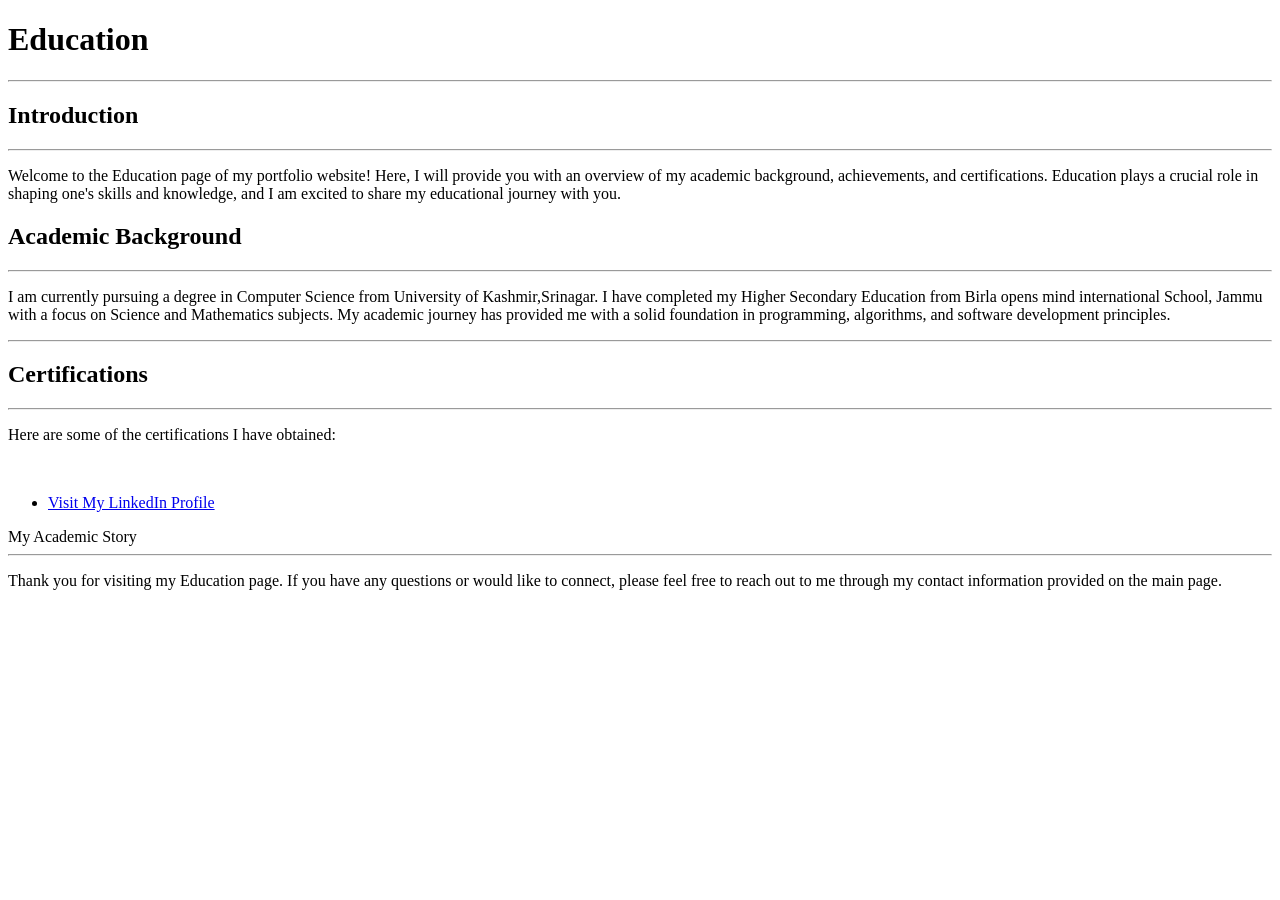
==== Education.html @ b47ef12b "initial portfolio website" ====
<!DOCTYPE html>
<html lang="en">
<head>
    <meta charset="UTF-8">
    <meta name="viewport" content="width=device-width, initial-scale=1.0">
    <title>Document</title>
</head>
<body>
   <header>
        <h1>Education</h1>
   </header>
    <hr>
    <main>
        <h2>Introduction</h2>
        <hr>
        <p>Welcome to the Education page of my portfolio website! Here, I will provide you with an overview of my academic background, achievements, and certifications. Education plays a crucial role in shaping one's skills and knowledge, and I am excited to share my educational journey with you.</p>
    <section><h2>Academic Background</h2>
    <hr>
        <p>I am currently pursuing a degree in Computer Science from University of Kashmir,Srinagar. I have completed my Higher Secondary Education from Birla opens mind international School, Jammu with a focus on Science and Mathematics subjects. My academic journey has provided me with a solid foundation in programming, algorithms, and software development principles.</p>
    </section>
    <hr>
    <section>
        <h2>Certifications</h2>
        <hr>
        <p> Here are some of the certifications I have obtained:</p>
        <br/>
        </section>
    <section>
    <ul>
        <li><a href="https://www.linkedin.com/in/falak-ul-mehfooz-cf3204/">Visit My LinkedIn Profile</a></li>
    </ul>
</section>
<article>My Academic Story</article>
    </main>
<footer>
    <hr>
    <p>Thank you for visiting my Education page. If you have any questions or would like to connect, please feel free to reach out to me through my contact information provided on the main page.</p>
</footer>
</body>
</html>
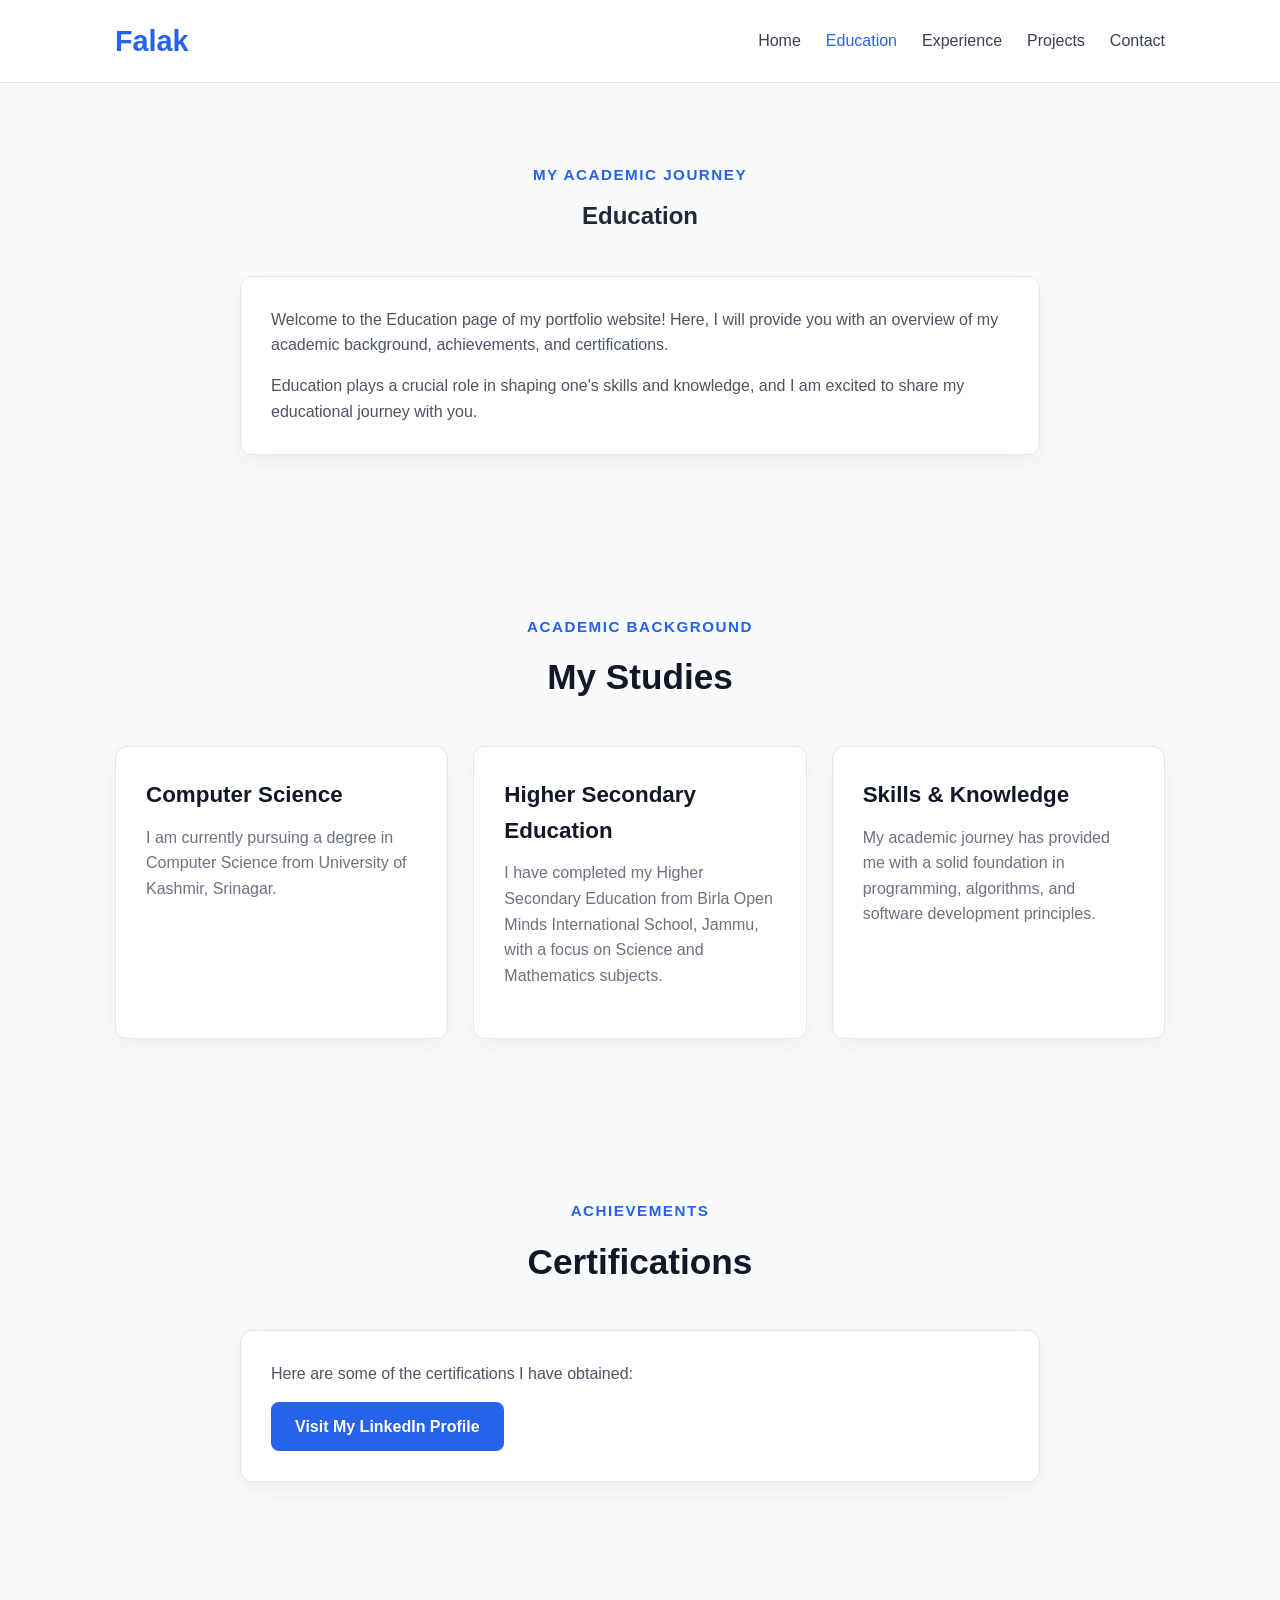
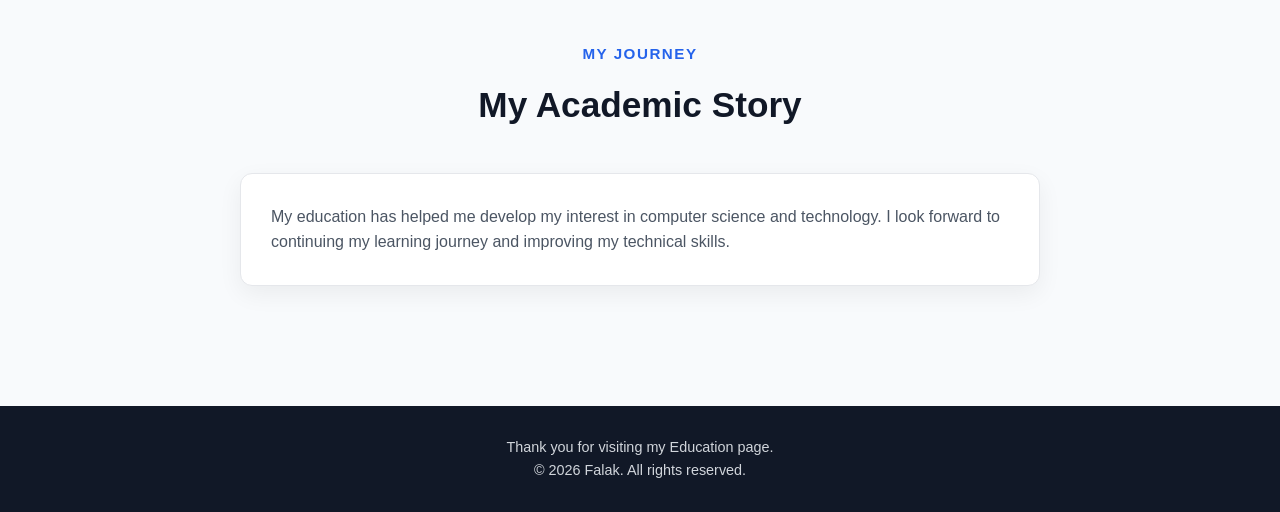
==== commit 3890294a: "complete week 2 CSSportfolio" ====
--- a/Education.html
+++ b/Education.html
@@ -1,40 +1,198 @@
 <!DOCTYPE html>
 <html lang="en">
+
 <head>
     <meta charset="UTF-8">
     <meta name="viewport" content="width=device-width, initial-scale=1.0">
-    <title>Document</title>
+
+    <title>Falak | Education</title>
+
+    <link rel="stylesheet" href="style.css">
 </head>
+
 <body>
-   <header>
-        <h1>Education</h1>
-   </header>
-    <hr>
+
+    <!-- Navigation -->
+    <header class="site-header">
+
+        <nav class="navbar">
+
+            <a href="index.html" class="logo">
+                Falak
+            </a>
+
+            <ul class="nav-links">
+                <li><a href="index.html">Home</a></li>
+                <li><a href="Education.html" class="active">Education</a></li>
+                <li><a href="Experience.html">Experience</a></li>
+                <li><a href="Projects.html">Projects</a></li>
+                <li><a href="Login Form.html">Contact</a></li>
+            </ul>
+
+        </nav>
+
+    </header>
+
+
+    <!-- Main Content -->
     <main>
-        <h2>Introduction</h2>
-        <hr>
-        <p>Welcome to the Education page of my portfolio website! Here, I will provide you with an overview of my academic background, achievements, and certifications. Education plays a crucial role in shaping one's skills and knowledge, and I am excited to share my educational journey with you.</p>
-    <section><h2>Academic Background</h2>
-    <hr>
-        <p>I am currently pursuing a degree in Computer Science from University of Kashmir,Srinagar. I have completed my Higher Secondary Education from Birla opens mind international School, Jammu with a focus on Science and Mathematics subjects. My academic journey has provided me with a solid foundation in programming, algorithms, and software development principles.</p>
-    </section>
-    <hr>
-    <section>
-        <h2>Certifications</h2>
-        <hr>
-        <p> Here are some of the certifications I have obtained:</p>
-        <br/>
+
+        <!-- Page Introduction -->
+        <section class="section">
+
+            <div class="section-heading">
+
+                <p class="subtitle">My academic journey</p>
+
+                <h1>Education</h1>
+
+            </div>
+
+            <div class="about-card">
+
+                <p>
+                    Welcome to the Education page of my portfolio website!
+                    Here, I will provide you with an overview of my academic
+                    background, achievements, and certifications.
+                </p>
+
+                <p>
+                    Education plays a crucial role in shaping one's skills
+                    and knowledge, and I am excited to share my educational
+                    journey with you.
+                </p>
+
+            </div>
+
         </section>
-    <section>
-    <ul>
-        <li><a href="https://www.linkedin.com/in/falak-ul-mehfooz-cf3204/">Visit My LinkedIn Profile</a></li>
-    </ul>
-</section>
-<article>My Academic Story</article>
+
+
+        <!-- Academic Background -->
+        <section class="section">
+
+            <div class="section-heading">
+
+                <p class="subtitle">Academic background</p>
+
+                <h2>My Studies</h2>
+
+            </div>
+
+            <div class="card-grid">
+
+                <article class="info-card">
+
+                    <h3>Computer Science</h3>
+
+                    <p>
+                        I am currently pursuing a degree in Computer Science
+                        from University of Kashmir, Srinagar.
+                    </p>
+
+                </article>
+
+
+                <article class="info-card">
+
+                    <h3>Higher Secondary Education</h3>
+
+                    <p>
+                        I have completed my Higher Secondary Education from
+                        Birla Open Minds International School, Jammu, with a
+                        focus on Science and Mathematics subjects.
+                    </p>
+
+                </article>
+
+
+                <article class="info-card">
+
+                    <h3>Skills & Knowledge</h3>
+
+                    <p>
+                        My academic journey has provided me with a solid
+                        foundation in programming, algorithms, and software
+                        development principles.
+                    </p>
+
+                </article>
+
+            </div>
+
+        </section>
+
+
+        <!-- Certifications -->
+        <section class="section">
+
+            <div class="section-heading">
+
+                <p class="subtitle">Achievements</p>
+
+                <h2>Certifications</h2>
+
+            </div>
+
+            <div class="about-card">
+
+                <p>
+                    Here are some of the certifications I have obtained:
+                </p>
+
+                <a
+                    href="https://www.linkedin.com/in/falak-ul-mehfooz-cf3204/"
+                    class="btn primary-btn"
+                    target="_blank"
+                    rel="noopener noreferrer"
+                >
+                    Visit My LinkedIn Profile
+                </a>
+
+            </div>
+
+        </section>
+
+
+        <!-- Academic Story -->
+        <section class="section">
+
+            <div class="section-heading">
+
+                <p class="subtitle">My journey</p>
+
+                <h2>My Academic Story</h2>
+
+            </div>
+
+            <div class="about-card">
+
+                <p>
+                    My education has helped me develop my interest in
+                    computer science and technology. I look forward to
+                    continuing my learning journey and improving my
+                    technical skills.
+                </p>
+
+            </div>
+
+        </section>
+
     </main>
-<footer>
-    <hr>
-    <p>Thank you for visiting my Education page. If you have any questions or would like to connect, please feel free to reach out to me through my contact information provided on the main page.</p>
-</footer>
+
+
+    <!-- Footer -->
+    <footer class="footer">
+
+        <p>
+            Thank you for visiting my Education page.
+        </p>
+
+        <p>
+            © 2026 Falak. All rights reserved.
+        </p>
+
+    </footer>
+
 </body>
+
 </html>
--- a/style.css
+++ b/style.css
@@ -0,0 +1,520 @@
+/* ==============================
+   GENERAL STYLES
+   ============================== */
+
+* {
+    margin: 0;
+    padding: 0;
+    box-sizing: border-box;
+}
+
+html {
+    scroll-behavior: smooth;
+}
+
+body {
+    font-family: Arial, Helvetica, sans-serif;
+    line-height: 1.6;
+    color: #1f2937;
+    background-color: #f8fafc;
+}
+
+a {
+    text-decoration: none;
+    color: inherit;
+}
+
+ul {
+    list-style: none;
+}
+
+img {
+    max-width: 100%;
+    display: block;
+}
+
+
+/* ==============================
+   NAVIGATION BAR
+   ============================== */
+
+.site-header {
+    background-color: #ffffff;
+    border-bottom: 1px solid #e5e7eb;
+    position: sticky;
+    top: 0;
+    z-index: 1000;
+}
+
+.navbar {
+    max-width: 1100px;
+    margin: 0 auto;
+    padding: 18px 25px;
+
+    display: flex;
+    justify-content: space-between;
+    align-items: center;
+}
+
+.logo {
+    font-size: 1.8rem;
+    font-weight: 700;
+    color: #2563eb;
+}
+
+.nav-links {
+    display: flex;
+    align-items: center;
+    gap: 25px;
+}
+
+.nav-links a {
+    color: #374151;
+    font-weight: 500;
+    transition: color 0.3s ease;
+}
+
+.nav-links a:hover,
+.nav-links a.active {
+    color: #2563eb;
+}
+
+
+/* ==============================
+   HERO SECTION
+   ============================== */
+
+.hero {
+    max-width: 1100px;
+    min-height: 600px;
+    margin: 0 auto;
+    padding: 80px 25px;
+
+    display: flex;
+    align-items: center;
+    justify-content: space-between;
+    gap: 60px;
+}
+
+.hero-content {
+    flex: 1;
+}
+
+.subtitle {
+    color: #2563eb;
+    font-size: 0.95rem;
+    font-weight: 600;
+    text-transform: uppercase;
+    letter-spacing: 1.5px;
+    margin-bottom: 10px;
+}
+
+.hero h1 {
+    font-size: 3.5rem;
+    line-height: 1.2;
+    margin-bottom: 20px;
+    color: #111827;
+}
+
+.hero h1 span {
+    color: #2563eb;
+}
+
+.hero-description {
+    max-width: 600px;
+    font-size: 1.1rem;
+    color: #6b7280;
+    margin-bottom: 30px;
+}
+
+
+/* ==============================
+   BUTTONS
+   ============================== */
+
+.hero-buttons {
+    display: flex;
+    gap: 15px;
+    flex-wrap: wrap;
+}
+
+.btn {
+    display: inline-block;
+    padding: 12px 24px;
+    border-radius: 8px;
+    font-weight: 600;
+    transition:
+        transform 0.3s ease,
+        background-color 0.3s ease,
+        color 0.3s ease,
+        box-shadow 0.3s ease;
+}
+
+.primary-btn {
+    background-color: #2563eb;
+    color: #ffffff;
+}
+
+.primary-btn:hover {
+    background-color: #1d4ed8;
+    transform: translateY(-3px);
+    box-shadow: 0 8px 20px rgba(37, 99, 235, 0.25);
+}
+
+.secondary-btn {
+    border: 2px solid #2563eb;
+    color: #2563eb;
+    background-color: transparent;
+}
+
+.secondary-btn:hover {
+    background-color: #2563eb;
+    color: #ffffff;
+    transform: translateY(-3px);
+}
+
+
+/* ==============================
+   HERO IMAGE
+   ============================== */
+
+.hero-image {
+    flex: 0 0 220px;
+}
+
+.hero-image img {
+    width: 220px;
+    height: 250px;
+    object-fit: cover;
+
+    border-radius: 50%;
+    border: 6px solid #dbeafe;
+
+    box-shadow: 0 15px 35px rgba(0, 0, 0, 0.12);
+}
+
+
+/* ==============================
+   GENERAL SECTIONS
+   ============================== */
+#home {
+    scroll-margin-top: 90px;
+}
+.section {
+    max-width: 1100px;
+    margin: 0 auto;
+    padding: 80px 25px;
+}
+
+.section-heading {
+    text-align: center;
+    margin-bottom: 40px;
+}
+
+.section-heading h2 {
+    font-size: 2.2rem;
+    color: #111827;
+}
+
+
+/* ==============================
+   ABOUT SECTION
+   ============================== */
+
+.about-card {
+    max-width: 800px;
+    margin: 0 auto;
+
+    padding: 30px;
+
+    background-color: #ffffff;
+    border: 1px solid #e5e7eb;
+    border-radius: 12px;
+
+    box-shadow: 0 8px 25px rgba(0, 0, 0, 0.06);
+}
+
+.about-card p {
+    margin-bottom: 15px;
+    color: #4b5563;
+}
+
+.about-card p:last-child {
+    margin-bottom: 0;
+}
+
+
+/* ==============================
+   PORTFOLIO CARDS
+   ============================== */
+
+.card-grid {
+    display: grid;
+
+    grid-template-columns: repeat(3, 1fr);
+
+    gap: 25px;
+}
+
+.info-card {
+    background-color: #ffffff;
+    padding: 30px;
+
+    border: 1px solid #e5e7eb;
+    border-radius: 12px;
+
+    box-shadow: 0 8px 25px rgba(0, 0, 0, 0.05);
+
+    transition:
+        transform 0.3s ease,
+        box-shadow 0.3s ease;
+}
+
+.info-card:hover {
+    transform: translateY(-8px);
+
+    box-shadow:
+        0 15px 35px rgba(0, 0, 0, 0.12);
+}
+
+.info-card h3 {
+    font-size: 1.4rem;
+    margin-bottom: 12px;
+    color: #111827;
+}
+
+.info-card p {
+    color: #6b7280;
+    margin-bottom: 20px;
+}
+
+.card-link {
+    color: #2563eb;
+    font-weight: 600;
+}
+
+.card-link:hover {
+    text-decoration: underline;
+}
+
+
+/* ==============================
+   CONTACT SECTION
+   ============================== */
+
+.contact-section {
+    text-align: center;
+}
+
+.contact-section > p {
+    max-width: 600px;
+    margin: 0 auto 25px;
+    color: #6b7280;
+}
+
+
+/* ==============================
+   FOOTER
+   ============================== */
+
+.footer {
+    padding: 30px 25px;
+    text-align: center;
+
+    background-color: #111827;
+    color: #d1d5db;
+
+    margin-top: 40px;
+}
+/* ==============================
+   CONTACT FORM
+   ============================== */
+
+.contact-form-card {
+    max-width: 700px;
+    margin: 0 auto;
+
+    padding: 40px;
+
+    background-color: #ffffff;
+    border: 1px solid #e5e7eb;
+    border-radius: 12px;
+
+    box-shadow: 0 8px 25px rgba(0, 0, 0, 0.06);
+}
+
+.contact-form {
+    display: flex;
+    flex-direction: column;
+    gap: 20px;
+}
+
+.form-group {
+    display: flex;
+    flex-direction: column;
+    gap: 8px;
+}
+
+.form-group label {
+    font-weight: 600;
+    color: #374151;
+}
+
+.form-group input,
+.form-group textarea {
+    width: 100%;
+    padding: 12px 14px;
+
+    font-family: inherit;
+    font-size: 1rem;
+
+    border: 1px solid #d1d5db;
+    border-radius: 8px;
+
+    background-color: #f9fafb;
+
+    transition:
+        border-color 0.3s ease,
+        box-shadow 0.3s ease,
+        background-color 0.3s ease;
+}
+
+.form-group textarea {
+    resize: vertical;
+}
+
+.form-group input:focus,
+.form-group textarea:focus {
+    outline: none;
+    border-color: #2563eb;
+    background-color: #ffffff;
+
+    box-shadow: 0 0 0 3px rgba(37, 99, 235, 0.1);
+}
+
+.contact-form .btn {
+    border: none;
+    cursor: pointer;
+    align-self: flex-start;
+}
+
+
+/* ==============================
+   CONTACT FORM RESPONSIVE
+   ============================== */
+
+@media (max-width: 600px) {
+
+    .contact-form-card {
+        padding: 25px 20px;
+    }
+
+    .contact-form .btn {
+        width: 100%;
+    }
+
+}
+
+.footer p {
+    font-size: 0.9rem;
+}
+
+
+/* ==============================
+   RESPONSIVE DESIGN
+   ============================== */
+
+/* Tablets */
+
+@media (max-width: 800px) {
+
+    .navbar {
+        flex-direction: column;
+        gap: 15px;
+    }
+
+    .hero {
+        flex-direction: column-reverse;
+        text-align: center;
+        padding-top: 60px;
+    }
+
+    .hero-description {
+        margin-left: auto;
+        margin-right: auto;
+    }
+
+    .hero-buttons {
+        justify-content: center;
+    }
+
+    .card-grid {
+        grid-template-columns: repeat(2, 1fr);
+    }
+
+}
+
+
+/* Mobile */
+
+@media (max-width: 600px) {
+
+    .navbar {
+        padding: 15px;
+    }
+
+    .nav-links {
+        gap: 12px;
+        flex-wrap: wrap;
+        justify-content: center;
+    }
+
+    .nav-links a {
+        font-size: 0.9rem;
+    }
+
+    .hero {
+        min-height: auto;
+        padding: 50px 20px;
+        gap: 35px;
+    }
+
+    .hero h1 {
+        font-size: 2.4rem;
+    }
+
+    .hero-description {
+        font-size: 1rem;
+    }
+
+    .hero-image {
+        flex-basis: auto;
+    }
+
+    .hero-image img {
+        width: 220px;
+        height: 220px;
+    }
+
+    .section {
+        padding: 60px 20px;
+    }
+
+    .section-heading h2 {
+        font-size: 1.8rem;
+    }
+
+    .card-grid {
+        grid-template-columns: 1fr;
+    }
+
+    .hero-buttons {
+        flex-direction: column;
+        align-items: stretch;
+    }
+
+    .btn {
+        text-align: center;
+    }
+
+}
